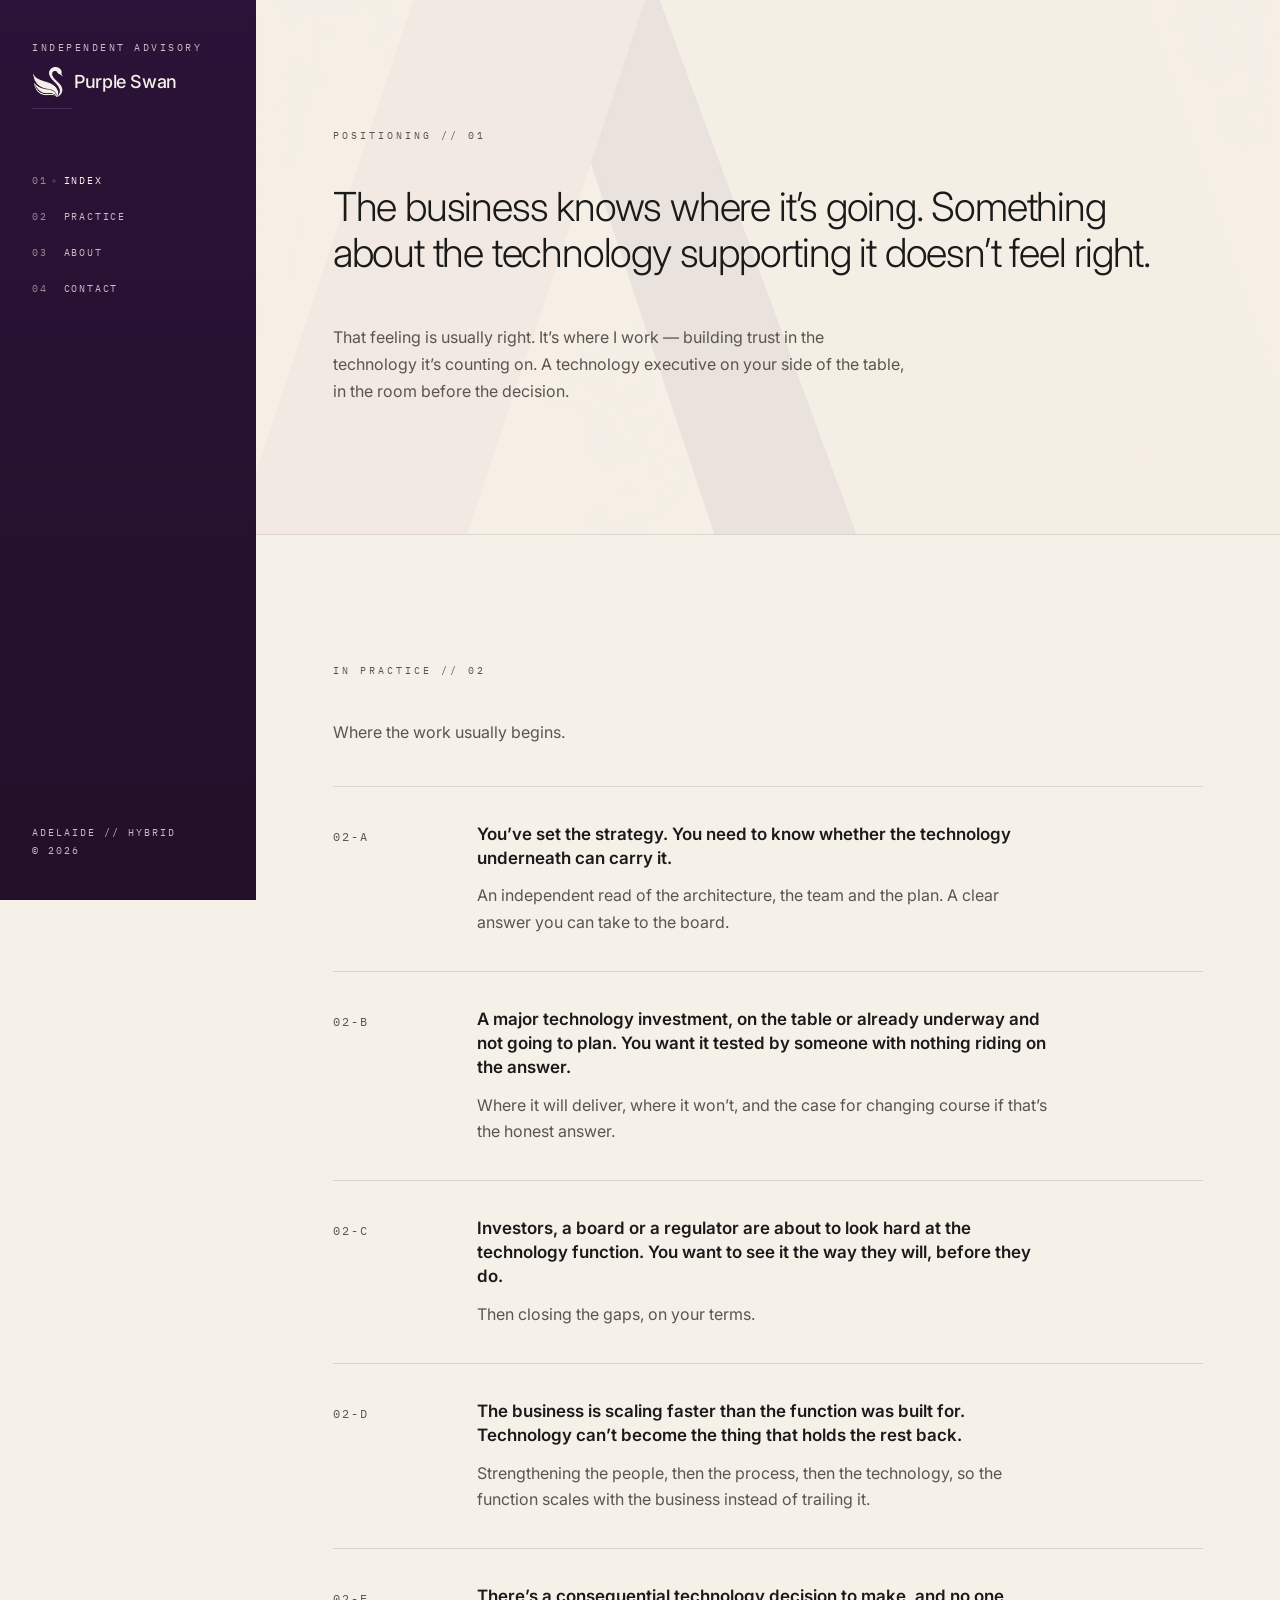
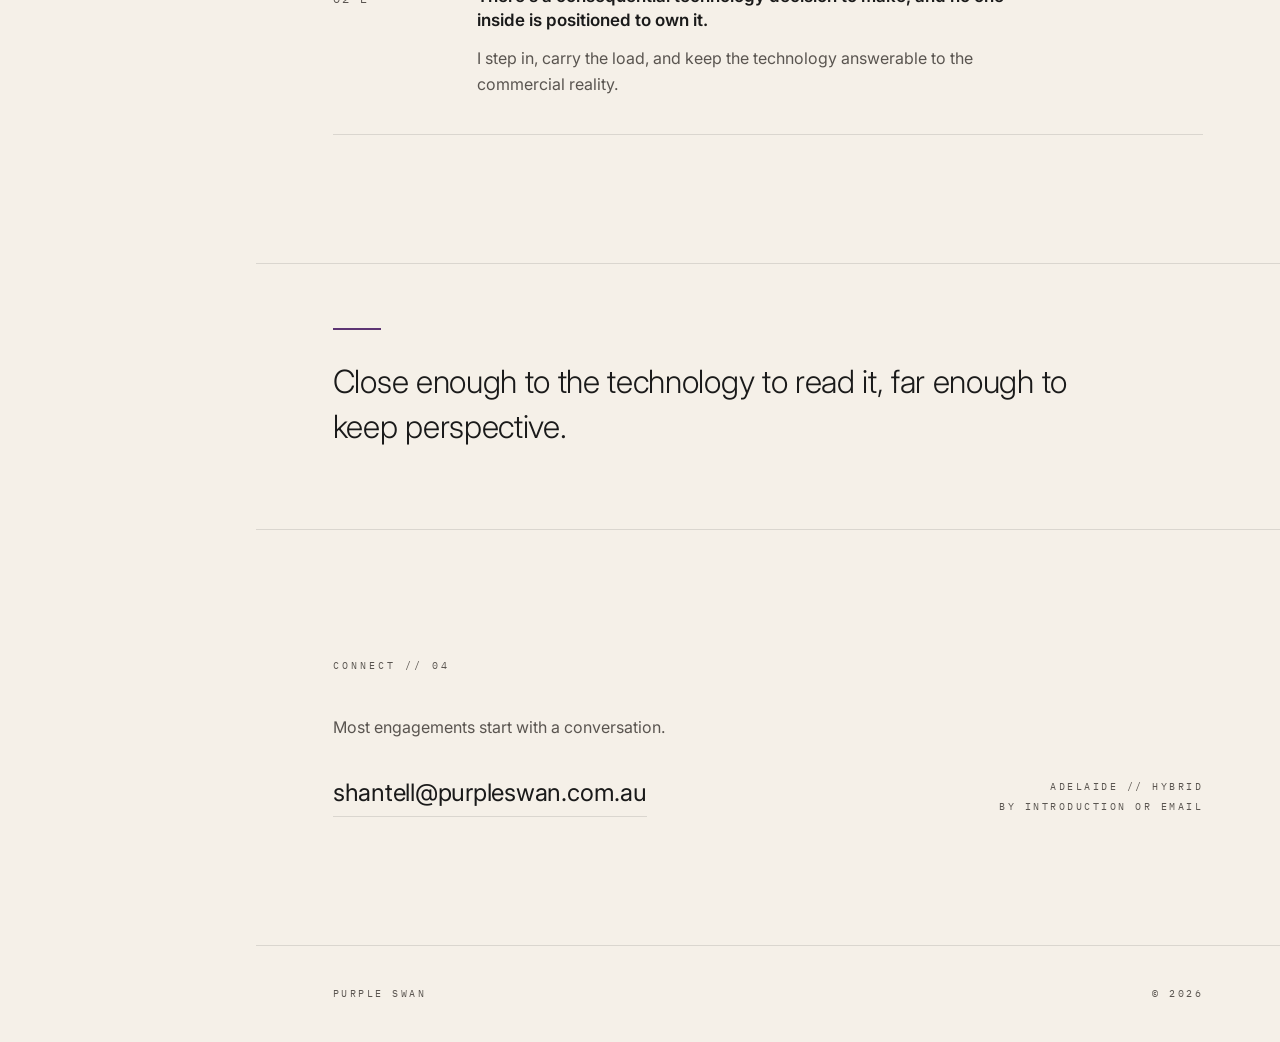
==== index.html @ bf045e14 "Initial site" ====
<!DOCTYPE html>
<html lang="en-AU">
<head>
  <meta charset="UTF-8">
  <meta name="viewport" content="width=device-width, initial-scale=1.0">
  <title>Purple Swan — Independent Technology Advisory</title>
  <meta name="description" content="Independent technology advisory. A technology executive on your side of the table, in the room before the decision. Adelaide, hybrid.">

  <meta property="og:type" content="website">
  <meta property="og:site_name" content="Purple Swan">
  <meta property="og:title" content="Purple Swan — Independent Technology Advisory">
  <meta property="og:description" content="A technology executive on your side of the table, in the room before the decision.">
  <meta property="og:url" content="https://purpleswan.com.au/">
  <meta property="og:image" content="https://purpleswan.com.au/images/og-image.png">
  <meta name="twitter:card" content="summary_large_image">

  <link rel="icon" type="image/png" href="images/swan-black.png">
  <link rel="preconnect" href="https://fonts.googleapis.com">
  <link rel="preconnect" href="https://fonts.gstatic.com" crossorigin>
  <link href="https://fonts.googleapis.com/css2?family=IBM+Plex+Mono:wght@400;500&family=Inter:wght@300;400;500;600&display=swap" rel="stylesheet">
  <link rel="stylesheet" href="styles.css">
</head>
<body>

  <!-- Mobile top bar -->
  <header class="mobile-bar">
    <a href="index.html" class="brand">Purple Swan</a>
    <button class="mobile-menu-toggle" aria-expanded="false" aria-controls="mobile-nav">Menu</button>
  </header>
  <nav class="mobile-nav" id="mobile-nav">
    <ul>
      <li><span class="nav-code">01</span><a href="index.html">Index</a></li>
      <li><span class="nav-code">02</span><a href="#practice">Practice</a></li>
      <li><span class="nav-code">03</span><a href="about.html">About</a></li>
      <li><span class="nav-code">04</span><a href="#contact">Contact</a></li>
    </ul>
  </nav>

  <!-- Desktop sidebar -->
  <aside class="sidebar">
    <div>
      <a href="index.html" class="sidebar-brand">
        <div class="sidebar-brand-label">Independent advisory</div>
        <div class="sidebar-brand-unit">
          <img src="images/swan-cream.png" alt="" class="sidebar-brand-mark">
          <div class="sidebar-brand-name">Purple Swan</div>
        </div>
        <div class="sidebar-brand-rule"></div>
      </a>
      <nav class="sidebar-nav">
        <ul>
          <li>
            <a href="index.html" class="active">
              <span class="nav-code">01</span>
              <span class="nav-label">Index</span>
            </a>
          </li>
          <li>
            <a href="#practice">
              <span class="nav-code">02</span>
              <span class="nav-label">Practice</span>
            </a>
          </li>
          <li>
            <a href="about.html">
              <span class="nav-code">03</span>
              <span class="nav-label">About</span>
            </a>
          </li>
          <li>
            <a href="#contact">
              <span class="nav-code">04</span>
              <span class="nav-label">Contact</span>
            </a>
          </li>
        </ul>
      </nav>
    </div>
    <div class="sidebar-meta">
      <div>Adelaide // Hybrid</div>
      <div>© 2026</div>
    </div>
  </aside>

  <!-- Main content -->
  <main class="main">

    <!-- Hero -->
    <section class="section hero">
      <img src="images/hero.png" alt="" class="hero-bg" aria-hidden="true">
      <div class="hero-content">
        <div class="section-label">Positioning // 01</div>
        <h1 class="tagline">The business knows where it&rsquo;s going. Something about the technology supporting it doesn&rsquo;t feel right.</h1>
        <p class="intro-body">That feeling is usually right. It&rsquo;s where I work &mdash; building trust in the technology it&rsquo;s counting on. A technology executive on your side of the table, in the room before the decision.</p>
      </div>
    </section>

    <!-- Practice -->
    <section id="practice" class="section">
      <div class="section-label">In Practice // 02</div>
      <p class="practice-intro">Where the work usually begins.</p>
      <ol class="practice-list">
        <li>
          <div class="practice-code">02-A</div>
          <div>
            <p class="practice-outcome">You&rsquo;ve set the strategy. You need to know whether the technology underneath can carry it.</p>
            <p class="practice-method">An independent read of the architecture, the team and the plan. A clear answer you can take to the board.</p>
          </div>
        </li>
        <li>
          <div class="practice-code">02-B</div>
          <div>
            <p class="practice-outcome">A major technology investment, on the table or already underway and not going to plan. You want it tested by someone with nothing riding on the answer.</p>
            <p class="practice-method">Where it will deliver, where it won&rsquo;t, and the case for changing course if that&rsquo;s the honest answer.</p>
          </div>
        </li>
        <li>
          <div class="practice-code">02-C</div>
          <div>
            <p class="practice-outcome">Investors, a board or a regulator are about to look hard at the technology function. You want to see it the way they will, before they do.</p>
            <p class="practice-method">Then closing the gaps, on your terms.</p>
          </div>
        </li>
        <li>
          <div class="practice-code">02-D</div>
          <div>
            <p class="practice-outcome">The business is scaling faster than the function was built for. Technology can&rsquo;t become the thing that holds the rest back.</p>
            <p class="practice-method">Strengthening the people, then the process, then the technology, so the function scales with the business instead of trailing it.</p>
          </div>
        </li>
        <li>
          <div class="practice-code">02-E</div>
          <div>
            <p class="practice-outcome">There&rsquo;s a consequential technology decision to make, and no one inside is positioned to own it.</p>
            <p class="practice-method">I step in, carry the load, and keep the technology answerable to the commercial reality.</p>
          </div>
        </li>
      </ol>
    </section>

    <!-- Closing line -->
    <section class="closing">
      <p class="closing-line">Close enough to the technology to read it, far enough to keep perspective.</p>
    </section>

    <!-- Contact -->
    <section id="contact" class="section">
      <div class="section-label">Connect // 04</div>
      <div class="contact-grid">
        <div>
          <p class="contact-intro">Most engagements start with a conversation.</p>
          <a href="mailto:shantell@purpleswan.com.au?subject=Let%27s%20connect" class="contact-link">shantell@purpleswan.com.au</a>
        </div>
        <div class="contact-meta">
          <div>Adelaide // Hybrid</div>
          <div>By introduction or email</div>
        </div>
      </div>
    </section>

    <!-- Footer -->
    <footer class="footer">
      <span>Purple Swan</span>
      <span>© 2026</span>
    </footer>

  </main>

  <script>
    (function () {
      var toggle = document.querySelector('.mobile-menu-toggle');
      var nav = document.querySelector('.mobile-nav');
      if (!toggle || !nav) return;
      function setOpen(open) {
        nav.classList.toggle('open', open);
        toggle.textContent = open ? 'Close' : 'Menu';
        toggle.setAttribute('aria-expanded', open ? 'true' : 'false');
      }
      toggle.addEventListener('click', function () {
        setOpen(!nav.classList.contains('open'));
      });
      nav.addEventListener('click', function (e) {
        if (e.target.closest('a')) setOpen(false);
      });
    })();
  </script>

</body>
</html>
---- styles.css ----
/* Purple Swan — styles.css */

:root {
  --background: #f5f0e8;
  --foreground: #1a1a1a;
  --muted: #ebe5da;
  --muted-foreground: #5a5550;
  --border: rgba(26, 26, 26, 0.12);
  --sidebar: #261032;
  --sidebar-foreground: #f5f0e8;
  --sidebar-muted-foreground: #cdb8c5;
  --accent: #4a2c5a;
  --accent-deep: #5d3573;
  --accent-foreground: #f5f0e8;

  --sidebar-width: 16rem;
  --content-padding: clamp(1.5rem, 6vw, 6rem);
}

*, *::before, *::after {
  box-sizing: border-box;
}

html {
  font-size: 16px;
}

body {
  margin: 0;
  font-family: 'Inter', system-ui, -apple-system, BlinkMacSystemFont, 'Segoe UI', sans-serif;
  font-feature-settings: "kern" 1, "calt" 1;
  background-color: var(--background);
  color: var(--foreground);
  line-height: 1.6;
  -webkit-font-smoothing: antialiased;
  -moz-osx-font-smoothing: grayscale;
}

a {
  color: inherit;
}

img {
  max-width: 100%;
  display: block;
}

::selection {
  background: var(--accent);
  color: var(--accent-foreground);
}

:focus-visible {
  outline: 2px solid var(--accent);
  outline-offset: 3px;
}


/* Mobile top bar */

.mobile-bar {
  display: none;
  position: sticky;
  top: 0;
  z-index: 40;
  background-color: rgba(245, 240, 232, 0.95);
  backdrop-filter: blur(8px);
  border-bottom: 1px solid var(--border);
  padding: 1rem 1.25rem;
  justify-content: space-between;
  align-items: center;
}

.mobile-bar .brand {
  font-family: 'IBM Plex Mono', 'JetBrains Mono', monospace;
  font-size: 0.75rem;
  letter-spacing: 0.15em;
  text-transform: uppercase;
  color: var(--foreground);
  text-decoration: none;
}

.mobile-menu-toggle {
  font-family: 'IBM Plex Mono', 'JetBrains Mono', monospace;
  font-size: 0.625rem;
  letter-spacing: 0.18em;
  text-transform: uppercase;
  color: var(--muted-foreground);
  background: none;
  border: none;
  cursor: pointer;
  padding: 0;
}

.mobile-nav {
  display: none;
  border-bottom: 1px solid var(--border);
  background-color: var(--background);
  padding: 1.5rem 1.25rem;
}

.mobile-nav.open {
  display: block;
}

.mobile-nav ul {
  list-style: none;
  margin: 0;
  padding: 0;
}

.mobile-nav li {
  display: flex;
  gap: 1rem;
  font-family: 'IBM Plex Mono', 'JetBrains Mono', monospace;
  font-size: 0.875rem;
  margin-bottom: 1rem;
}

.mobile-nav li:last-child {
  margin-bottom: 0;
}

.mobile-nav .nav-code {
  color: var(--muted-foreground);
}

.mobile-nav a {
  text-decoration: none;
  color: var(--foreground);
  transition: color 0.2s ease;
}

.mobile-nav a:hover {
  color: var(--accent);
}


/* Desktop sidebar */

.sidebar {
  position: fixed;
  inset: 0 auto 0 0;
  width: var(--sidebar-width);
  background: linear-gradient(180deg, #2b1238 0%, #221028 100%);
  color: var(--sidebar-foreground);
  border-right: 1px solid var(--border);
  padding: 2.5rem 2rem;
  display: flex;
  flex-direction: column;
  justify-content: space-between;
  z-index: 40;
}

.sidebar-brand {
  text-decoration: none;
  color: inherit;
  display: block;
}

.sidebar-brand-label {
  font-family: 'IBM Plex Mono', 'JetBrains Mono', monospace;
  font-size: 0.625rem;
  letter-spacing: 0.25em;
  text-transform: uppercase;
  color: var(--sidebar-muted-foreground);
}

.sidebar-brand-unit {
  display: flex;
  align-items: center;
  gap: 0.625rem;
  margin-top: 0.625rem;
}

.sidebar-brand-mark {
  width: 32px;
  height: 32px;
  flex-shrink: 0;
}

.sidebar-brand-name {
  font-size: 1.125rem;
  font-weight: 500;
  letter-spacing: -0.02em;
  color: var(--sidebar-foreground);
  margin: 0;
}

.sidebar-brand-rule {
  margin-top: 0.625rem;
  width: 2.5rem;
  height: 1px;
  background-color: var(--accent);
}

.sidebar-nav {
  margin-top: 4rem;
}

.sidebar-nav ul {
  list-style: none;
  margin: 0;
  padding: 0;
}

.sidebar-nav li {
  margin-bottom: 1.25rem;
}

.sidebar-nav li:last-child {
  margin-bottom: 0;
}

.sidebar-nav a {
  display: flex;
  align-items: baseline;
  gap: 1rem;
  font-family: 'IBM Plex Mono', 'JetBrains Mono', monospace;
  font-size: 0.625rem;
  letter-spacing: 0.18em;
  text-transform: uppercase;
  text-decoration: none;
  color: var(--sidebar-muted-foreground);
  transition: color 0.2s ease;
}

.sidebar-nav a:hover {
  color: var(--sidebar-foreground);
}

.sidebar-nav .nav-code {
  color: var(--sidebar-muted-foreground);
  opacity: 0.7;
}

.sidebar-nav .nav-label {
  position: relative;
}

.sidebar-nav a.active {
  color: var(--sidebar-foreground);
}

.sidebar-nav a.active .nav-label::before {
  content: "";
  position: absolute;
  left: -0.75rem;
  top: 50%;
  transform: translateY(-50%);
  width: 0.25rem;
  height: 0.25rem;
  border-radius: 50%;
  background-color: var(--accent);
}

.sidebar-meta {
  font-family: 'IBM Plex Mono', 'JetBrains Mono', monospace;
  font-size: 0.625rem;
  letter-spacing: 0.2em;
  text-transform: uppercase;
  color: var(--sidebar-muted-foreground);
  line-height: 1.8;
}


/* Main content area */

.main {
  margin-left: var(--sidebar-width);
}

.section {
  padding: 6rem var(--content-padding) 6rem;
  border-bottom: 1px solid var(--border);
  position: relative;
}

.section-label {
  font-family: 'IBM Plex Mono', 'JetBrains Mono', monospace;
  font-size: 0.625rem;
  font-weight: 400;
  letter-spacing: 0.3em;
  text-transform: uppercase;
  color: var(--muted-foreground);
  margin: 0;
}


/* Hero */

.hero {
  position: relative;
  overflow: hidden;
}

.hero-bg {
  position: absolute;
  inset: 0;
  width: 100%;
  height: 100%;
  object-fit: cover;
  opacity: 0.08;
  mix-blend-mode: multiply;
  pointer-events: none;
  user-select: none;
}

.hero-content {
  position: relative;
  max-width: 56rem;
}

.tagline {
  margin: 2.5rem 0 0;
  font-size: 1.875rem;
  font-weight: 300;
  line-height: 1.15;
  letter-spacing: -0.03em;
  text-wrap: balance;
  color: var(--foreground);
}

.intro-body {
  margin: 3rem 0 0;
  max-width: 36rem;
  font-size: 1rem;
  color: var(--muted-foreground);
  line-height: 1.7;
}


/* Practice section */

.practice-intro {
  margin: 2.5rem 0 0;
  max-width: 36rem;
  font-size: 1rem;
  color: var(--muted-foreground);
  line-height: 1.7;
}

.practice-list {
  margin: 2.5rem 0 0;
  list-style: none;
  padding: 0;
  border-top: 1px solid var(--border);
  border-bottom: 1px solid var(--border);
}

.practice-list li {
  display: grid;
  grid-template-columns: 6rem 1fr;
  gap: 3rem;
  padding: 2.25rem 0;
  border-bottom: 1px solid var(--border);
}

.practice-list li:last-child {
  border-bottom: none;
}

.practice-code {
  font-family: 'IBM Plex Mono', 'JetBrains Mono', monospace;
  font-size: 0.75rem;
  letter-spacing: 0.18em;
  text-transform: uppercase;
  color: var(--muted-foreground);
  padding-top: 0.25rem;
}

.practice-outcome {
  font-size: 1.0625rem;
  font-weight: 600;
  line-height: 1.4;
  color: var(--foreground);
  margin: 0;
  max-width: 36rem;
}

.practice-method {
  margin: 0.75rem 0 0;
  font-size: 1rem;
  color: var(--muted-foreground);
  line-height: 1.65;
  max-width: 36rem;
}


/* Closing line */

.closing {
  padding: 4rem var(--content-padding) 5rem;
  border-bottom: 1px solid var(--border);
}

.closing-line {
  margin: 0;
  max-width: 48rem;
  font-size: 1.5rem;
  font-weight: 300;
  line-height: 1.4;
  letter-spacing: -0.01em;
  color: var(--foreground);
  position: relative;
  padding-top: 2rem;
}

.closing-line::before {
  content: "";
  position: absolute;
  top: 0;
  left: 0;
  width: 3rem;
  height: 2px;
  background-color: var(--accent-deep);
}


/* Contact section */

.contact-grid {
  display: grid;
  grid-template-columns: 1fr auto;
  gap: 3rem;
  align-items: end;
  margin-top: 2.5rem;
}

.contact-intro {
  max-width: 28rem;
  margin: 0 0 2rem;
  color: var(--muted-foreground);
  font-size: 1rem;
  line-height: 1.7;
}

.contact-link {
  display: inline-block;
  font-size: 1.25rem;
  font-weight: 400;
  letter-spacing: -0.01em;
  text-decoration: none;
  color: var(--foreground);
  border-bottom: 1px solid var(--border);
  padding-bottom: 0.25rem;
  transition: border-color 0.2s ease, color 0.2s ease;
}

.contact-link:hover {
  color: var(--accent);
  border-bottom-color: var(--accent);
}

.contact-meta {
  font-family: 'IBM Plex Mono', 'JetBrains Mono', monospace;
  font-size: 0.625rem;
  letter-spacing: 0.25em;
  text-transform: uppercase;
  color: var(--muted-foreground);
  text-align: right;
  line-height: 2;
}

/* On desktop the sidebar already carries the location; avoid the echo */
.contact-location {
  display: none;
}


/* Footer */

.footer {
  padding: 2.5rem var(--content-padding);
  display: flex;
  justify-content: space-between;
  font-family: 'IBM Plex Mono', 'JetBrains Mono', monospace;
  font-size: 0.625rem;
  letter-spacing: 0.25em;
  text-transform: uppercase;
  color: var(--muted-foreground);
}


/* About page */

.about-grid {
  display: grid;
  grid-template-columns: auto 1fr;
  gap: 4rem;
  align-items: start;
  max-width: 56rem;
  margin-top: 2.5rem;
}

.about-photo {
  width: 12rem;
  height: 15rem;
  object-fit: cover;
  background-color: var(--muted);
}

.about-bio {
  max-width: 36rem;
}

.about-bio p {
  margin: 0 0 1.25em;
  font-size: 1rem;
  line-height: 1.7;
  color: var(--foreground);
}

.about-bio p:last-child {
  margin-bottom: 0;
}


/* Larger screens */

@media (min-width: 1024px) {
  .section {
    padding: 8rem var(--content-padding) 8rem;
  }

  .tagline {
    font-size: 2.5rem;
  }

  .closing-line {
    font-size: 2rem;
  }

  .contact-link {
    font-size: 1.5rem;
  }
}


/* Mobile */

@media (max-width: 767px) {
  .mobile-bar {
    display: flex;
  }

  .sidebar {
    display: none;
  }

  .main {
    margin-left: 0;
  }

  .section {
    padding: 3.5rem var(--content-padding);
    scroll-margin-top: 4.5rem;
  }

  .tagline {
    font-size: 1.5rem;
  }

  .practice-list li {
    grid-template-columns: 1fr;
    gap: 1rem;
  }

  .practice-code {
    padding-top: 0;
  }

  .closing-line {
    font-size: 1.25rem;
  }

  .closing {
    padding: 3rem var(--content-padding);
  }

  .contact-grid {
    grid-template-columns: 1fr;
    gap: 2rem;
  }

  .contact-link {
    font-size: 1.125rem;
  }

  .contact-meta {
    text-align: left;
  }

  /* Sidebar is hidden on mobile, so the contact block carries the location */
  .contact-location {
    display: block;
  }

  .footer {
    padding: 2rem var(--content-padding);
  }

  .about-grid {
    grid-template-columns: 1fr;
    gap: 2rem;
  }
}


/* Print */

@media print {
  .sidebar, .mobile-bar, .mobile-nav {
    display: none;
  }

  .main {
    margin-left: 0;
  }

  body {
    background: #fff;
  }

  .hero-bg {
    display: none;
  }
}
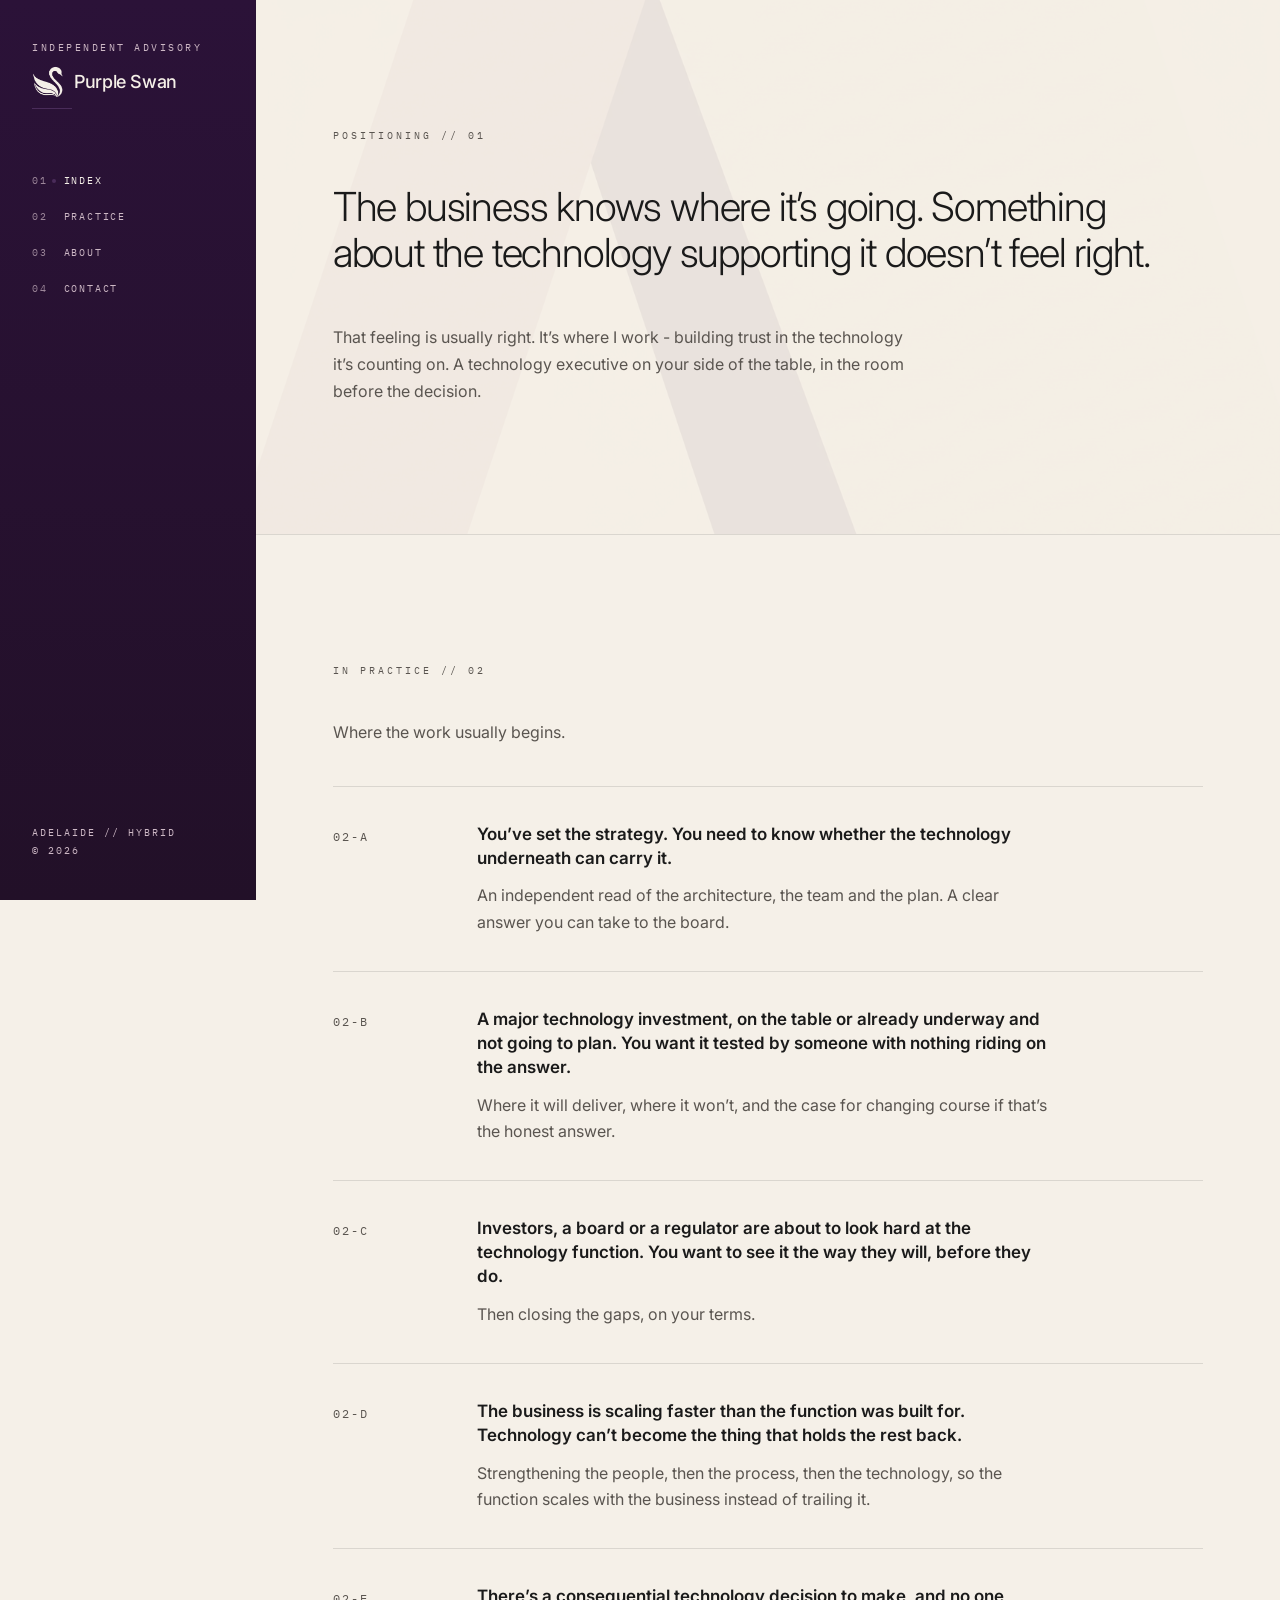
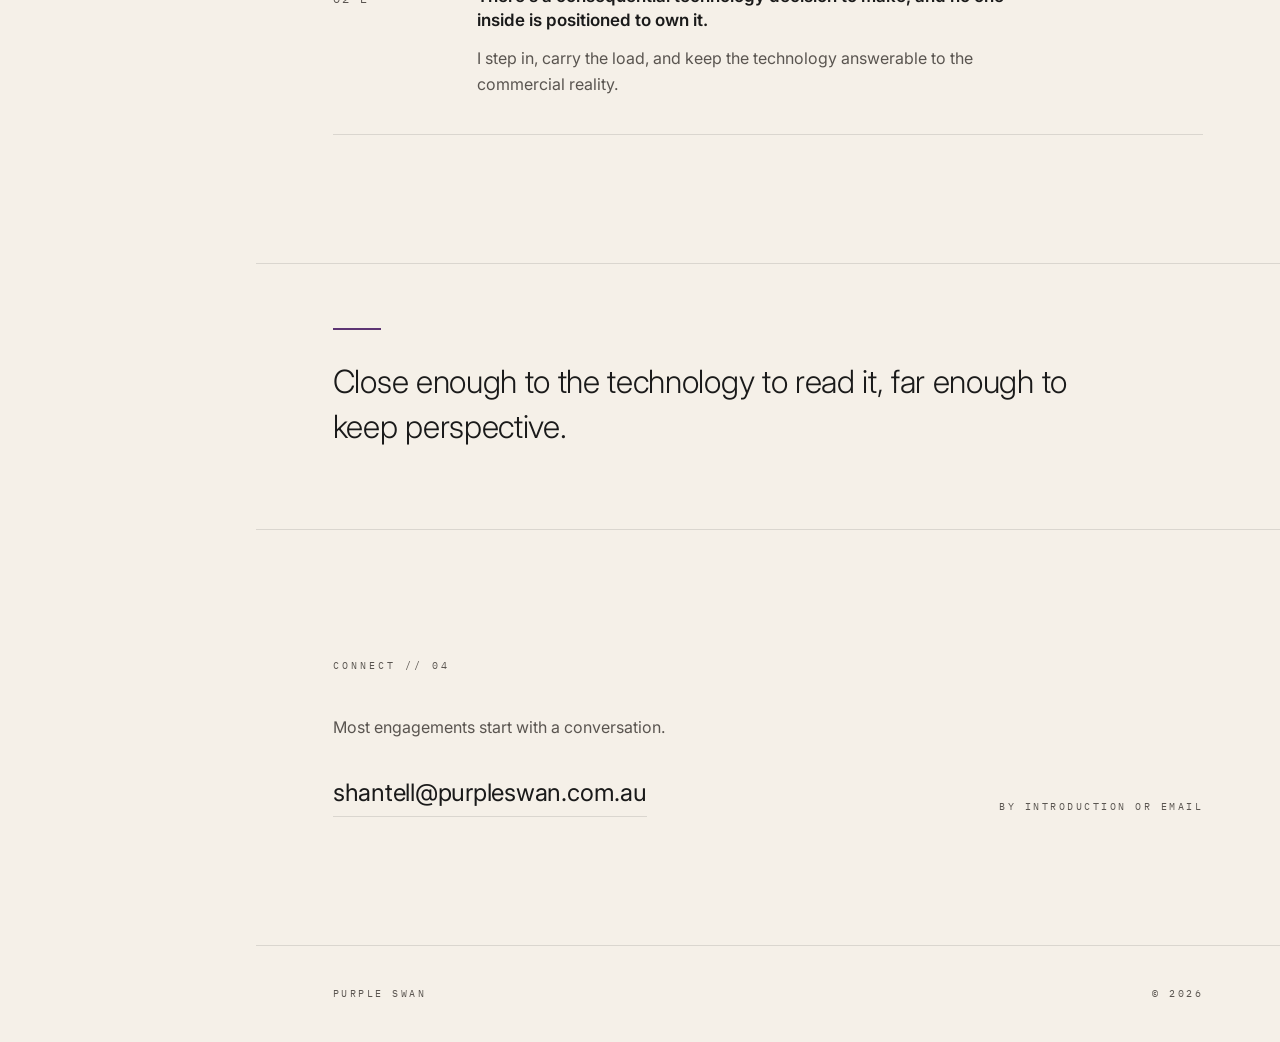
==== commit bf535d91: "Plum mobile bar, hyphens for em-dashes" ====
--- a/index.html
+++ b/index.html
@@ -3,12 +3,12 @@
 <head>
   <meta charset="UTF-8">
   <meta name="viewport" content="width=device-width, initial-scale=1.0">
-  <title>Purple Swan — Independent Technology Advisory</title>
+  <title>Purple Swan - Independent Technology Advisory</title>
   <meta name="description" content="Independent technology advisory. A technology executive on your side of the table, in the room before the decision. Adelaide, hybrid.">
 
   <meta property="og:type" content="website">
   <meta property="og:site_name" content="Purple Swan">
-  <meta property="og:title" content="Purple Swan — Independent Technology Advisory">
+  <meta property="og:title" content="Purple Swan - Independent Technology Advisory">
   <meta property="og:description" content="A technology executive on your side of the table, in the room before the decision.">
   <meta property="og:url" content="https://purpleswan.com.au/">
   <meta property="og:image" content="https://purpleswan.com.au/images/og-image.png">
@@ -91,7 +91,7 @@
       <div class="hero-content">
         <div class="section-label">Positioning // 01</div>
         <h1 class="tagline">The business knows where it&rsquo;s going. Something about the technology supporting it doesn&rsquo;t feel right.</h1>
-        <p class="intro-body">That feeling is usually right. It&rsquo;s where I work &mdash; building trust in the technology it&rsquo;s counting on. A technology executive on your side of the table, in the room before the decision.</p>
+        <p class="intro-body">That feeling is usually right. It&rsquo;s where I work - building trust in the technology it&rsquo;s counting on. A technology executive on your side of the table, in the room before the decision.</p>
       </div>
     </section>
 
@@ -152,7 +152,7 @@
           <a href="mailto:shantell@purpleswan.com.au?subject=Let%27s%20connect" class="contact-link">shantell@purpleswan.com.au</a>
         </div>
         <div class="contact-meta">
-          <div>Adelaide // Hybrid</div>
+          <div class="contact-location">Adelaide // Hybrid</div>
           <div>By introduction or email</div>
         </div>
       </div>
--- a/styles.css
+++ b/styles.css
@@ -63,10 +63,10 @@
   position: sticky;
   top: 0;
   z-index: 40;
-  background-color: rgba(245, 240, 232, 0.95);
-  backdrop-filter: blur(8px);
-  border-bottom: 1px solid var(--border);
-  padding: 1rem 1.25rem;
+  height: 3.5rem;
+  background: linear-gradient(180deg, #2b1238 0%, #221028 100%);
+  border-bottom: 1px solid rgba(245, 240, 232, 0.12);
+  padding: 0 1.25rem;
   justify-content: space-between;
   align-items: center;
 }
@@ -76,7 +76,7 @@
   font-size: 0.75rem;
   letter-spacing: 0.15em;
   text-transform: uppercase;
-  color: var(--foreground);
+  color: var(--sidebar-foreground);
   text-decoration: none;
 }
 
@@ -85,7 +85,7 @@
   font-size: 0.625rem;
   letter-spacing: 0.18em;
   text-transform: uppercase;
-  color: var(--muted-foreground);
+  color: var(--sidebar-muted-foreground);
   background: none;
   border: none;
   cursor: pointer;
@@ -94,13 +94,37 @@
 
 .mobile-nav {
   display: none;
-  border-bottom: 1px solid var(--border);
-  background-color: var(--background);
+  position: fixed;
+  top: 3.5rem;
+  left: 0;
+  right: 0;
+  z-index: 39;
+  border-bottom: 1px solid rgba(245, 240, 232, 0.12);
+  background: linear-gradient(180deg, #2b1238 0%, #221028 100%);
+  box-shadow: 0 12px 24px rgba(26, 16, 40, 0.24);
   padding: 1.5rem 1.25rem;
 }
 
 .mobile-nav.open {
   display: block;
+  animation: mobile-nav-in 0.18s ease;
+}
+
+/* Scrim behind the open menu so content below reads as dimmed, not competing */
+.mobile-nav.open::after {
+  content: "";
+  position: fixed;
+  top: 100%;
+  left: 0;
+  right: 0;
+  height: 100vh;
+  background: rgba(26, 16, 40, 0.28);
+  pointer-events: none;
+}
+
+@keyframes mobile-nav-in {
+  from { opacity: 0; transform: translateY(-0.5rem); }
+  to   { opacity: 1; transform: translateY(0); }
 }
 
 .mobile-nav ul {
@@ -122,17 +146,18 @@
 }
 
 .mobile-nav .nav-code {
-  color: var(--muted-foreground);
+  color: var(--sidebar-muted-foreground);
+  opacity: 0.7;
 }
 
 .mobile-nav a {
   text-decoration: none;
-  color: var(--foreground);
+  color: var(--sidebar-foreground);
   transition: color 0.2s ease;
 }
 
 .mobile-nav a:hover {
-  color: var(--accent);
+  color: var(--sidebar-muted-foreground);
 }
 
 
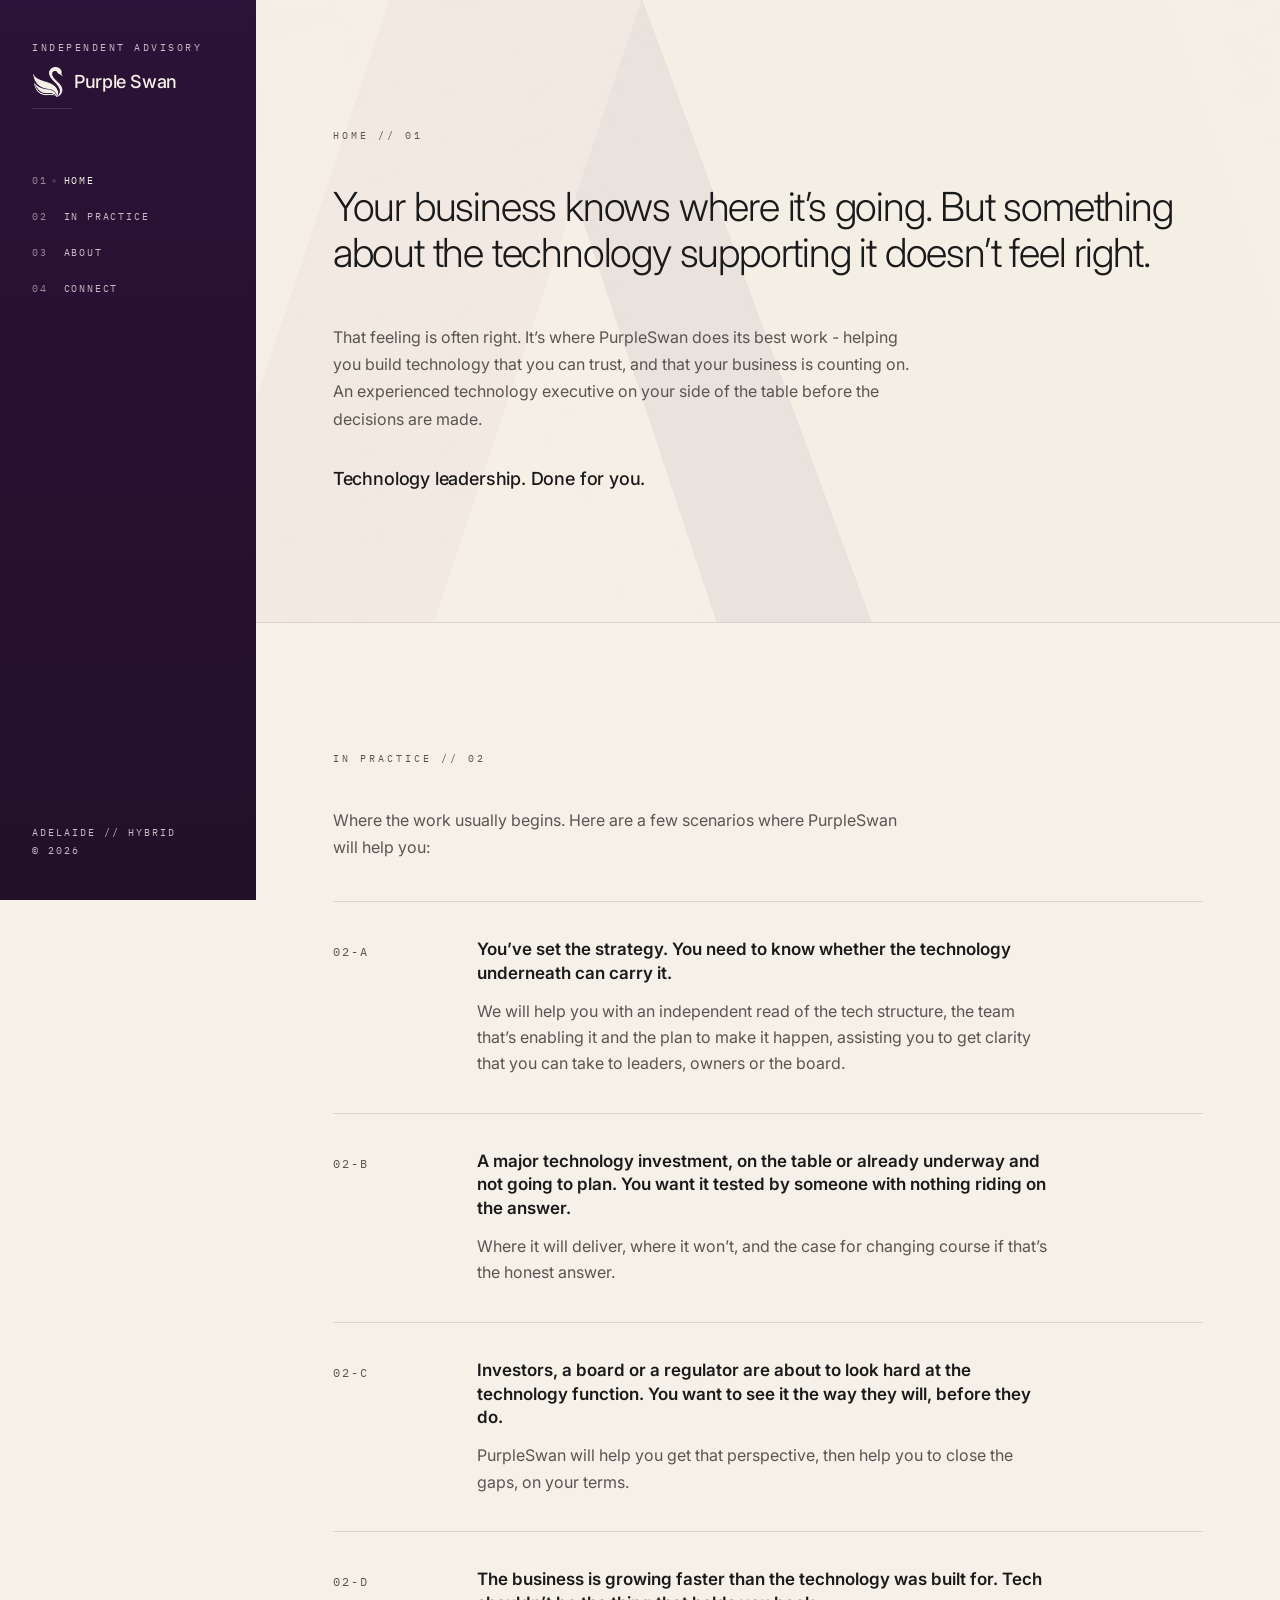
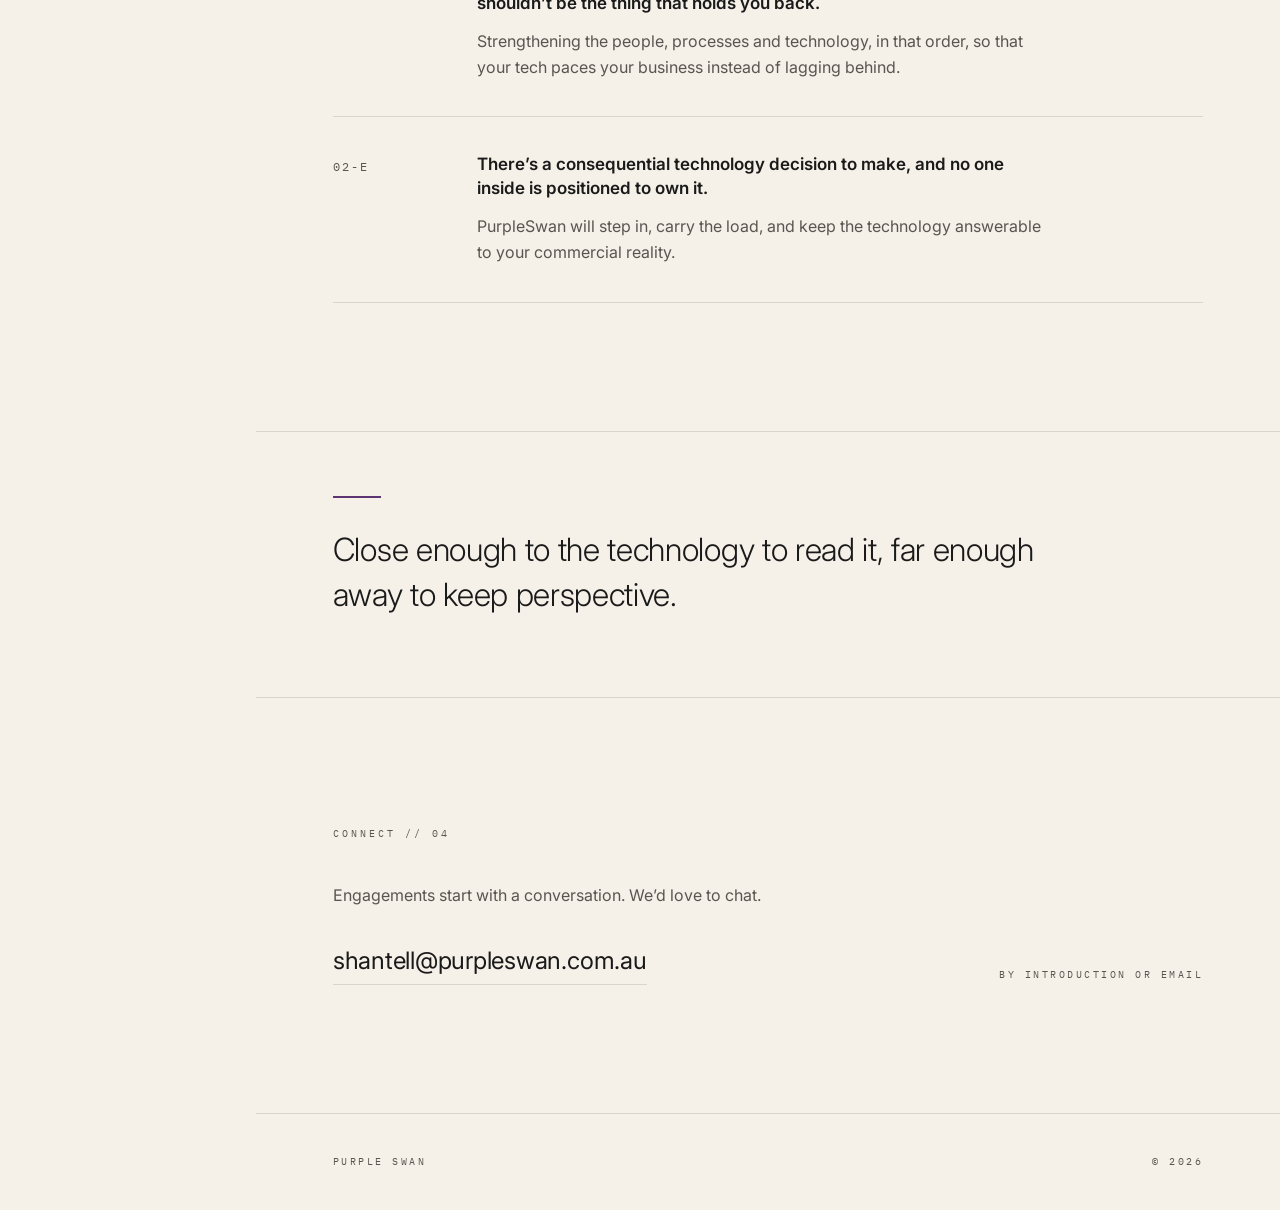
==== commit 519178fa: "Ryan copy swap, align nav and section labels" ====
--- a/index.html
+++ b/index.html
@@ -2,7 +2,7 @@
 <html lang="en-AU">
 <head>
   <meta charset="UTF-8">
-  <meta name="viewport" content="width=device-width, initial-scale=1.0">
+  <meta name="viewport" content="width=device-width, initial-scale=1.0, viewport-fit=cover">
   <title>Purple Swan - Independent Technology Advisory</title>
   <meta name="description" content="Independent technology advisory. A technology executive on your side of the table, in the room before the decision. Adelaide, hybrid.">
 
@@ -24,17 +24,18 @@
 
   <!-- Mobile top bar -->
   <header class="mobile-bar">
-    <a href="index.html" class="brand">Purple Swan</a>
+    <a href="index.html" class="brand"><img src="images/swan-cream.png" alt="" class="brand-mark">Purple Swan</a>
     <button class="mobile-menu-toggle" aria-expanded="false" aria-controls="mobile-nav">Menu</button>
   </header>
   <nav class="mobile-nav" id="mobile-nav">
     <ul>
-      <li><span class="nav-code">01</span><a href="index.html">Index</a></li>
-      <li><span class="nav-code">02</span><a href="#practice">Practice</a></li>
+      <li><span class="nav-code">01</span><a href="index.html">Home</a></li>
+      <li><span class="nav-code">02</span><a href="#practice">In Practice</a></li>
       <li><span class="nav-code">03</span><a href="about.html">About</a></li>
-      <li><span class="nav-code">04</span><a href="#contact">Contact</a></li>
+      <li><span class="nav-code">04</span><a href="#contact">Connect</a></li>
     </ul>
   </nav>
+  <div class="mobile-scrim" aria-hidden="true"></div>
 
   <!-- Desktop sidebar -->
   <aside class="sidebar">
@@ -52,13 +53,13 @@
           <li>
             <a href="index.html" class="active">
               <span class="nav-code">01</span>
-              <span class="nav-label">Index</span>
+              <span class="nav-label">Home</span>
             </a>
           </li>
           <li>
             <a href="#practice">
               <span class="nav-code">02</span>
-              <span class="nav-label">Practice</span>
+              <span class="nav-label">In Practice</span>
             </a>
           </li>
           <li>
@@ -70,7 +71,7 @@
           <li>
             <a href="#contact">
               <span class="nav-code">04</span>
-              <span class="nav-label">Contact</span>
+              <span class="nav-label">Connect</span>
             </a>
           </li>
         </ul>
@@ -89,22 +90,23 @@
     <section class="section hero">
       <img src="images/hero.png" alt="" class="hero-bg" aria-hidden="true">
       <div class="hero-content">
-        <div class="section-label">Positioning // 01</div>
-        <h1 class="tagline">The business knows where it&rsquo;s going. Something about the technology supporting it doesn&rsquo;t feel right.</h1>
-        <p class="intro-body">That feeling is usually right. It&rsquo;s where I work - building trust in the technology it&rsquo;s counting on. A technology executive on your side of the table, in the room before the decision.</p>
+        <div class="section-label">Home // 01</div>
+        <h1 class="tagline">Your business knows where it&rsquo;s going. But something about the technology supporting it doesn&rsquo;t feel right.</h1>
+        <p class="intro-body">That feeling is often right. It&rsquo;s where PurpleSwan does its best work - helping you build technology that you can trust, and that your business is counting on. An experienced technology executive on your side of the table before the decisions are made.</p>
+        <p class="hero-statement">Technology leadership. Done for you.</p>
       </div>
     </section>
 
     <!-- Practice -->
     <section id="practice" class="section">
       <div class="section-label">In Practice // 02</div>
-      <p class="practice-intro">Where the work usually begins.</p>
+      <p class="practice-intro">Where the work usually begins. Here are a few scenarios where PurpleSwan will help you:</p>
       <ol class="practice-list">
         <li>
           <div class="practice-code">02-A</div>
           <div>
             <p class="practice-outcome">You&rsquo;ve set the strategy. You need to know whether the technology underneath can carry it.</p>
-            <p class="practice-method">An independent read of the architecture, the team and the plan. A clear answer you can take to the board.</p>
+            <p class="practice-method">We will help you with an independent read of the tech structure, the team that&rsquo;s enabling it and the plan to make it happen, assisting you to get clarity that you can take to leaders, owners or the board.</p>
           </div>
         </li>
         <li>
@@ -118,21 +120,21 @@
           <div class="practice-code">02-C</div>
           <div>
             <p class="practice-outcome">Investors, a board or a regulator are about to look hard at the technology function. You want to see it the way they will, before they do.</p>
-            <p class="practice-method">Then closing the gaps, on your terms.</p>
+            <p class="practice-method">PurpleSwan will help you get that perspective, then help you to close the gaps, on your terms.</p>
           </div>
         </li>
         <li>
           <div class="practice-code">02-D</div>
           <div>
-            <p class="practice-outcome">The business is scaling faster than the function was built for. Technology can&rsquo;t become the thing that holds the rest back.</p>
-            <p class="practice-method">Strengthening the people, then the process, then the technology, so the function scales with the business instead of trailing it.</p>
+            <p class="practice-outcome">The business is growing faster than the technology was built for. Tech shouldn&rsquo;t be the thing that holds you back.</p>
+            <p class="practice-method">Strengthening the people, processes and technology, in that order, so that your tech paces your business instead of lagging behind.</p>
           </div>
         </li>
         <li>
           <div class="practice-code">02-E</div>
           <div>
             <p class="practice-outcome">There&rsquo;s a consequential technology decision to make, and no one inside is positioned to own it.</p>
-            <p class="practice-method">I step in, carry the load, and keep the technology answerable to the commercial reality.</p>
+            <p class="practice-method">PurpleSwan will step in, carry the load, and keep the technology answerable to your commercial reality.</p>
           </div>
         </li>
       </ol>
@@ -140,7 +142,7 @@
 
     <!-- Closing line -->
     <section class="closing">
-      <p class="closing-line">Close enough to the technology to read it, far enough to keep perspective.</p>
+      <p class="closing-line">Close enough to the technology to read it, far enough away to keep perspective.</p>
     </section>
 
     <!-- Contact -->
@@ -148,7 +150,7 @@
       <div class="section-label">Connect // 04</div>
       <div class="contact-grid">
         <div>
-          <p class="contact-intro">Most engagements start with a conversation.</p>
+          <p class="contact-intro">Engagements start with a conversation. We&rsquo;d love to chat.</p>
           <a href="mailto:shantell@purpleswan.com.au?subject=Let%27s%20connect" class="contact-link">shantell@purpleswan.com.au</a>
         </div>
         <div class="contact-meta">
@@ -171,8 +173,11 @@
       var toggle = document.querySelector('.mobile-menu-toggle');
       var nav = document.querySelector('.mobile-nav');
       if (!toggle || !nav) return;
+      var scrim = document.querySelector('.mobile-scrim');
       function setOpen(open) {
         nav.classList.toggle('open', open);
+        if (scrim) scrim.classList.toggle('open', open);
+        document.body.classList.toggle('menu-open', open);
         toggle.textContent = open ? 'Close' : 'Menu';
         toggle.setAttribute('aria-expanded', open ? 'true' : 'false');
       }
--- a/styles.css
+++ b/styles.css
@@ -67,17 +67,28 @@
   background: linear-gradient(180deg, #2b1238 0%, #221028 100%);
   border-bottom: 1px solid rgba(245, 240, 232, 0.12);
   padding: 0 1.25rem;
+  padding-left: max(1.25rem, env(safe-area-inset-left));
+  padding-right: max(1.25rem, env(safe-area-inset-right));
   justify-content: space-between;
   align-items: center;
 }
 
 .mobile-bar .brand {
+  display: flex;
+  align-items: center;
+  gap: 0.5rem;
   font-family: 'IBM Plex Mono', 'JetBrains Mono', monospace;
   font-size: 0.75rem;
   letter-spacing: 0.15em;
   text-transform: uppercase;
   color: var(--sidebar-foreground);
   text-decoration: none;
+}
+
+.mobile-bar .brand-mark {
+  width: 22px;
+  height: 22px;
+  flex-shrink: 0;
 }
 
 .mobile-menu-toggle {
@@ -110,16 +121,29 @@
   animation: mobile-nav-in 0.18s ease;
 }
 
-/* Scrim behind the open menu so content below reads as dimmed, not competing */
-.mobile-nav.open::after {
-  content: "";
+/* Hold the page still while the menu is open */
+body.menu-open {
+  overflow: hidden;
+}
+
+/* Full-screen dim behind the open menu (real element .mobile-scrim) */
+.mobile-scrim {
+  display: none;
   position: fixed;
-  top: 100%;
-  left: 0;
-  right: 0;
-  height: 100vh;
-  background: rgba(26, 16, 40, 0.28);
+  inset: 0;
+  background: rgba(26, 16, 40, 0.32);
+  z-index: 38;
   pointer-events: none;
+  animation: scrim-in 0.18s ease;
+}
+
+.mobile-scrim.open {
+  display: block;
+}
+
+@keyframes scrim-in {
+  from { opacity: 0; }
+  to   { opacity: 1; }
 }
 
 @keyframes mobile-nav-in {
@@ -354,6 +378,14 @@
   line-height: 1.7;
 }
 
+.hero-statement {
+  margin: 2rem 0 0;
+  font-size: 1.125rem;
+  font-weight: 500;
+  letter-spacing: -0.01em;
+  color: var(--foreground);
+}
+
 
 /* Practice section */
 
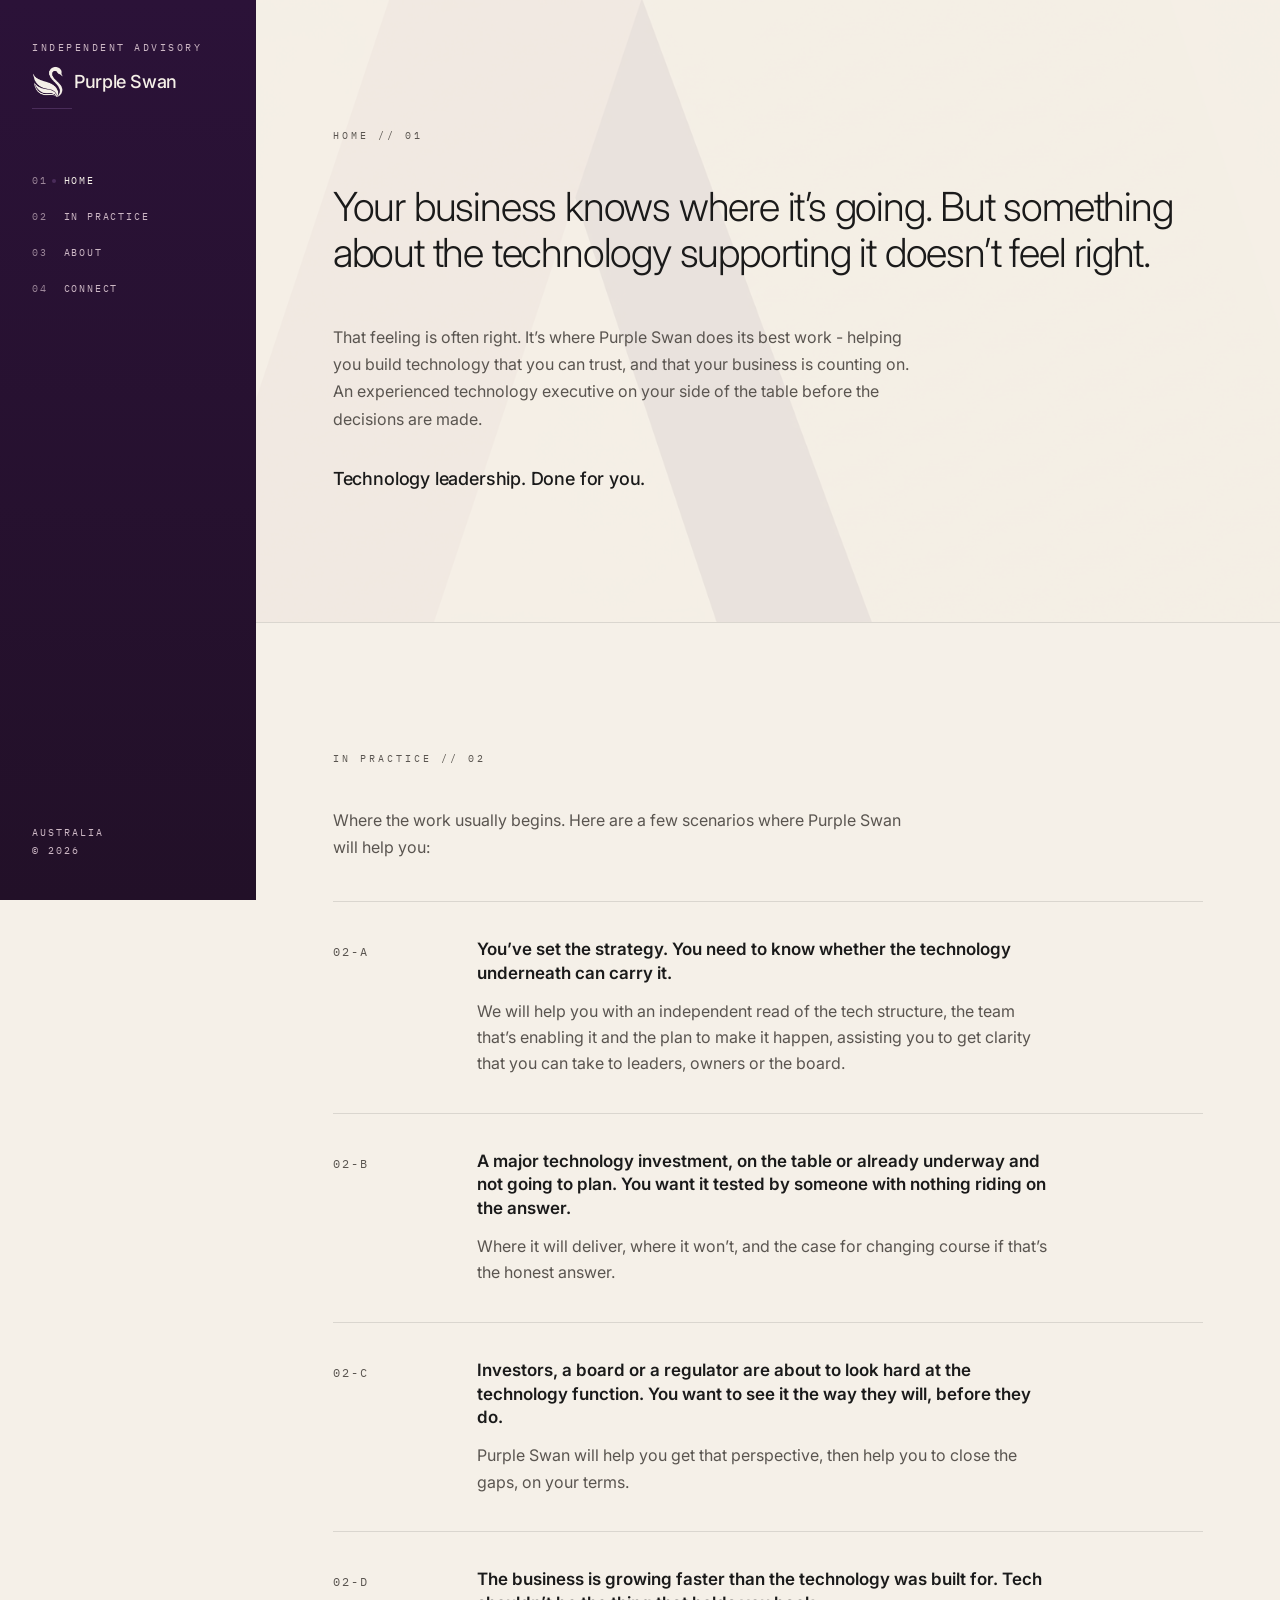
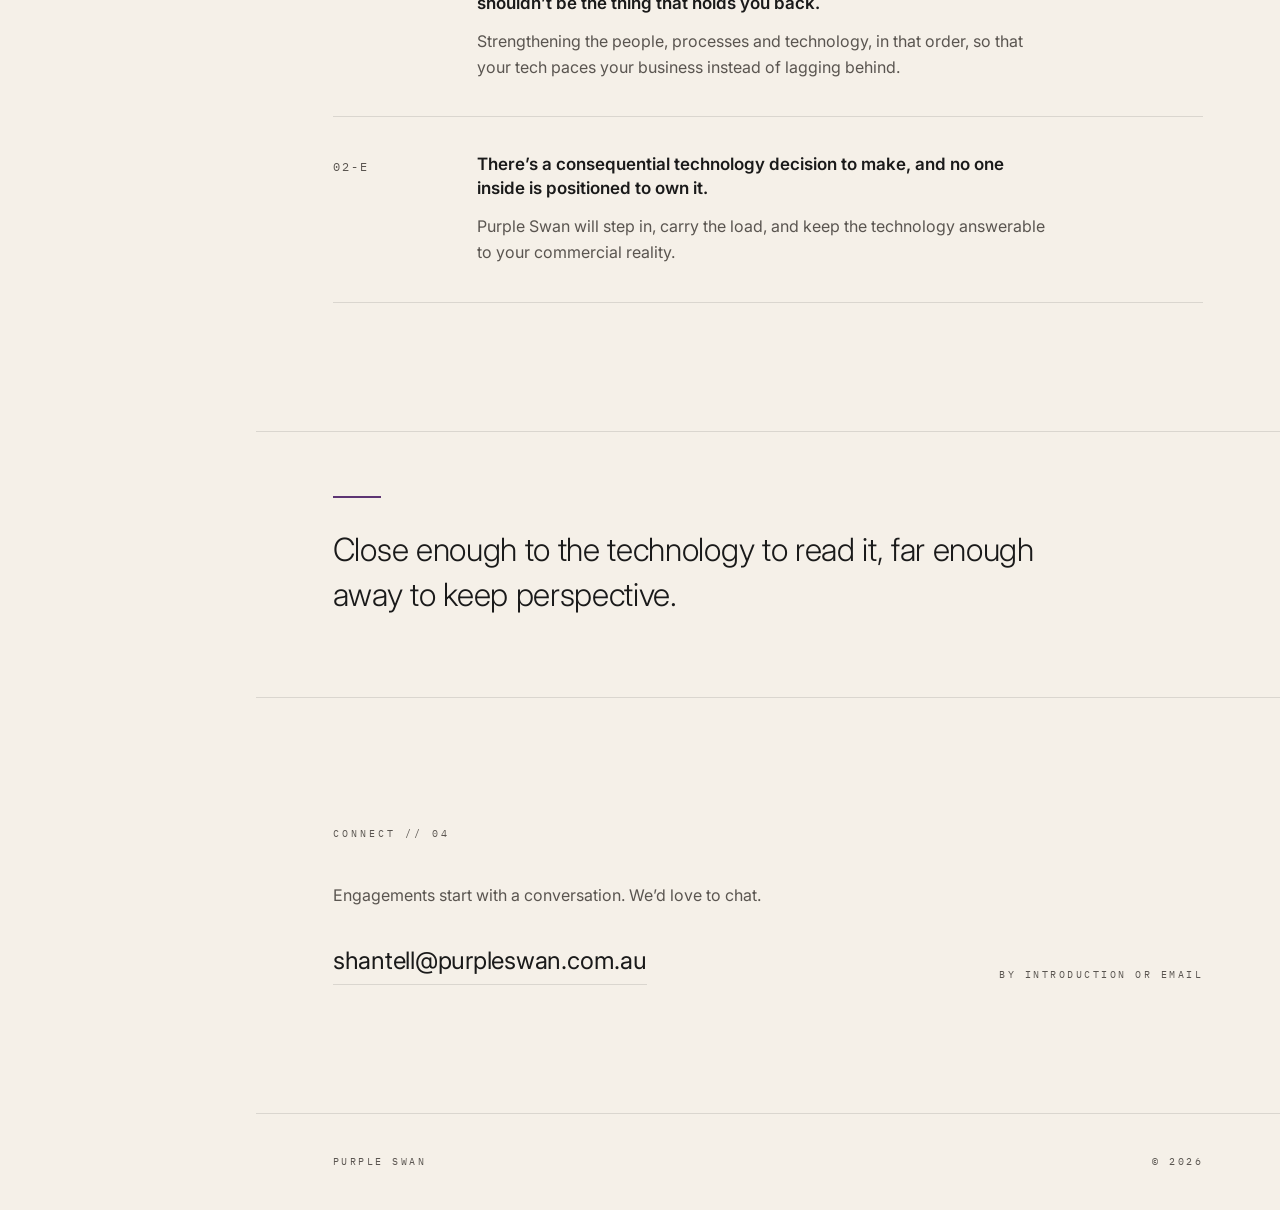
==== commit c46f5a17: "Brand name: Purple Swan, two words" ====
--- a/index.html
+++ b/index.html
@@ -4,7 +4,7 @@
   <meta charset="UTF-8">
   <meta name="viewport" content="width=device-width, initial-scale=1.0, viewport-fit=cover">
   <title>Purple Swan - Independent Technology Advisory</title>
-  <meta name="description" content="Independent technology advisory. A technology executive on your side of the table, in the room before the decision. Adelaide, hybrid.">
+  <meta name="description" content="Independent technology advisory. An experienced technology executive on your side of the table before the decisions are made. Australia.">
 
   <meta property="og:type" content="website">
   <meta property="og:site_name" content="Purple Swan">
@@ -78,7 +78,7 @@
       </nav>
     </div>
     <div class="sidebar-meta">
-      <div>Adelaide // Hybrid</div>
+      <div>Australia</div>
       <div>© 2026</div>
     </div>
   </aside>
@@ -92,7 +92,7 @@
       <div class="hero-content">
         <div class="section-label">Home // 01</div>
         <h1 class="tagline">Your business knows where it&rsquo;s going. But something about the technology supporting it doesn&rsquo;t feel right.</h1>
-        <p class="intro-body">That feeling is often right. It&rsquo;s where PurpleSwan does its best work - helping you build technology that you can trust, and that your business is counting on. An experienced technology executive on your side of the table before the decisions are made.</p>
+        <p class="intro-body">That feeling is often right. It&rsquo;s where Purple Swan does its best work - helping you build technology that you can trust, and that your business is counting on. An experienced technology executive on your side of the table before the decisions are made.</p>
         <p class="hero-statement">Technology leadership. Done for you.</p>
       </div>
     </section>
@@ -100,7 +100,7 @@
     <!-- Practice -->
     <section id="practice" class="section">
       <div class="section-label">In Practice // 02</div>
-      <p class="practice-intro">Where the work usually begins. Here are a few scenarios where PurpleSwan will help you:</p>
+      <p class="practice-intro">Where the work usually begins. Here are a few scenarios where Purple Swan will help you:</p>
       <ol class="practice-list">
         <li>
           <div class="practice-code">02-A</div>
@@ -120,7 +120,7 @@
           <div class="practice-code">02-C</div>
           <div>
             <p class="practice-outcome">Investors, a board or a regulator are about to look hard at the technology function. You want to see it the way they will, before they do.</p>
-            <p class="practice-method">PurpleSwan will help you get that perspective, then help you to close the gaps, on your terms.</p>
+            <p class="practice-method">Purple Swan will help you get that perspective, then help you to close the gaps, on your terms.</p>
           </div>
         </li>
         <li>
@@ -134,7 +134,7 @@
           <div class="practice-code">02-E</div>
           <div>
             <p class="practice-outcome">There&rsquo;s a consequential technology decision to make, and no one inside is positioned to own it.</p>
-            <p class="practice-method">PurpleSwan will step in, carry the load, and keep the technology answerable to your commercial reality.</p>
+            <p class="practice-method">Purple Swan will step in, carry the load, and keep the technology answerable to your commercial reality.</p>
           </div>
         </li>
       </ol>
@@ -154,7 +154,6 @@
           <a href="mailto:shantell@purpleswan.com.au?subject=Let%27s%20connect" class="contact-link">shantell@purpleswan.com.au</a>
         </div>
         <div class="contact-meta">
-          <div class="contact-location">Adelaide // Hybrid</div>
           <div>By introduction or email</div>
         </div>
       </div>
